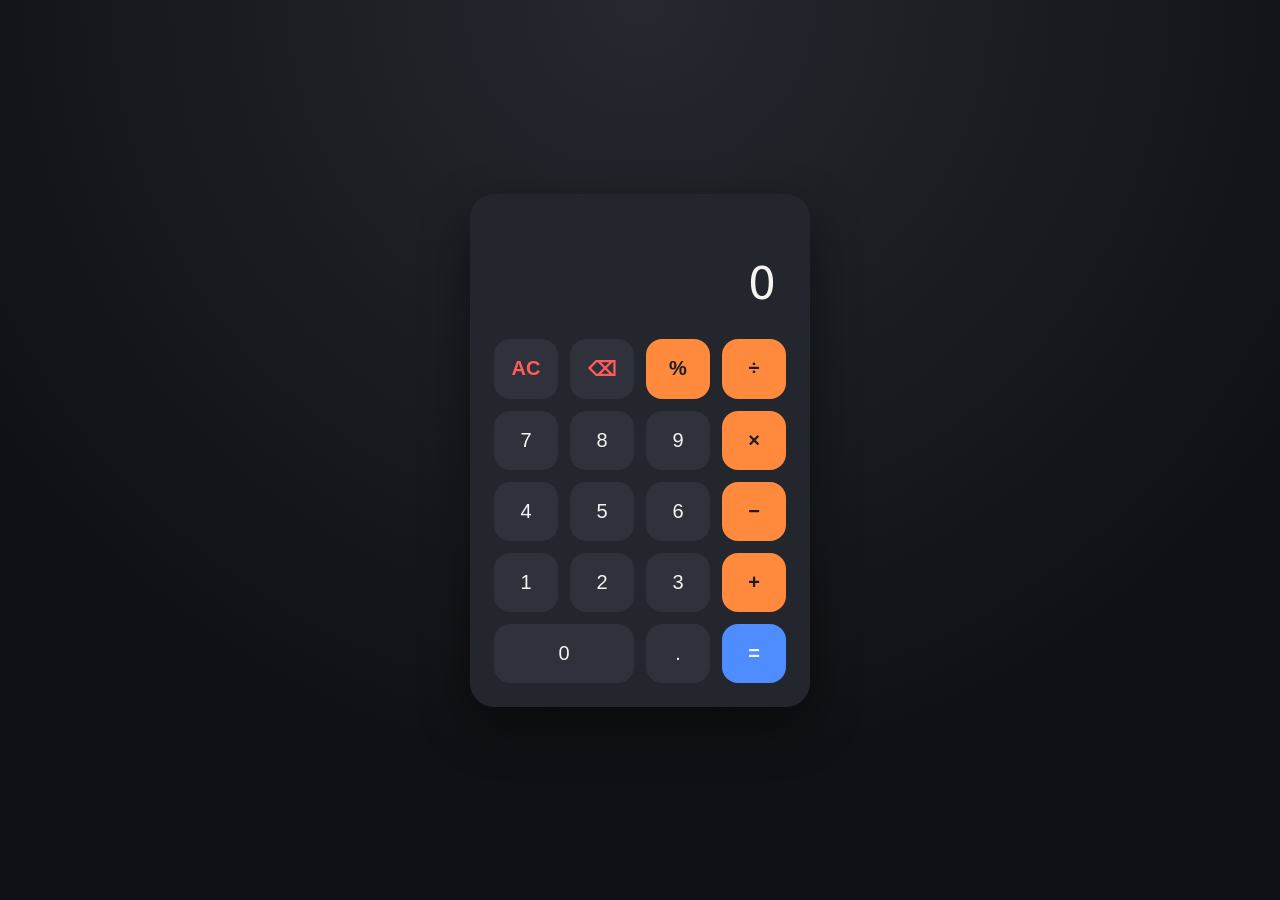
==== src/index.html @ 31cec686 "first commit" ====
<!DOCTYPE html>
<html lang="en">
<head>
<meta charset="UTF-8">
<meta name="viewport" content="width=device-width, initial-scale=1.0">
<title>Calculator</title>
<style>
  :root {
    --bg: #1b1c22;
    --panel: #24262e;
    --display-text: #f4f4f2;
    --muted: #8a8d98;
    --key-bg: #2f313b;
    --key-hover: #3a3d49;
    --op-bg: #ff8a3d;
    --op-hover: #ff9c5c;
    --equals-bg: #4f8cff;
    --equals-hover: #6a9dff;
    --danger: #ff5d5d;
  }

  * { box-sizing: border-box; }

  body {
    margin: 0;
    min-height: 100vh;
    display: flex;
    align-items: center;
    justify-content: center;
    background: radial-gradient(circle at top, #26282f, #101116 70%);
    font-family: 'Segoe UI', system-ui, sans-serif;
  }

  .calculator {
    width: 340px;
    background: var(--panel);
    border-radius: 24px;
    padding: 24px;
    box-shadow: 0 20px 50px rgba(0,0,0,0.45);
  }

  .display {
    background: transparent;
    text-align: right;
    padding: 20px 10px 10px;
    margin-bottom: 20px;
    min-height: 90px;
    display: flex;
    flex-direction: column;
    justify-content: flex-end;
  }

  .display .history {
    color: var(--muted);
    font-size: 16px;
    min-height: 20px;
    word-wrap: break-word;
  }

  .display .current {
    color: var(--display-text);
    font-size: 44px;
    font-weight: 500;
    word-wrap: break-word;
    overflow-wrap: anywhere;
  }

  .keys {
    display: grid;
    grid-template-columns: repeat(4, 1fr);
    gap: 12px;
  }

  button {
    border: none;
    border-radius: 16px;
    padding: 18px 0;
    font-size: 20px;
    font-weight: 500;
    color: var(--display-text);
    background: var(--key-bg);
    cursor: pointer;
    transition: background 0.15s ease, transform 0.05s ease;
  }

  button:hover { background: var(--key-hover); }
  button:active { transform: scale(0.95); }

  .btn-op {
    background: var(--op-bg);
    color: #1b1c22;
    font-weight: 600;
  }
  .btn-op:hover { background: var(--op-hover); }

  .btn-equals {
    background: var(--equals-bg);
    font-weight: 600;
  }
  .btn-equals:hover { background: var(--equals-hover); }

  .btn-clear, .btn-back {
    color: var(--danger);
    font-weight: 600;
  }

  .span-two { grid-column: span 2; }
</style>
</head>
<body>

<div class="calculator">
  <div class="display">
    <div class="history" id="history"></div>
    <div class="current" id="current">0</div>
  </div>

  <div class="keys">
    <button class="btn-clear" data-action="clear">AC</button>
    <button class="btn-back" data-action="back">⌫</button>
    <button class="btn-op" data-action="percent">%</button>
    <button class="btn-op" data-op="/">÷</button>

    <button data-num="7">7</button>
    <button data-num="8">8</button>
    <button data-num="9">9</button>
    <button class="btn-op" data-op="*">×</button>

    <button data-num="4">4</button>
    <button data-num="5">5</button>
    <button data-num="6">6</button>
    <button class="btn-op" data-op="-">−</button>

    <button data-num="1">1</button>
    <button data-num="2">2</button>
    <button data-num="3">3</button>
    <button class="btn-op" data-op="+">+</button>

    <button class="span-two" data-num="0">0</button>
    <button data-num=".">.</button>
    <button class="btn-equals" data-action="equals">=</button>
  </div>
</div>

<script>
  const currentEl = document.getElementById('current');
  const historyEl = document.getElementById('history');

  let current = '0';
  let previous = null;
  let operator = null;
  let justEvaluated = false;

  function updateDisplay() {
    currentEl.textContent = current;
    historyEl.textContent = previous !== null && operator
      ? `${previous} ${operatorSymbol(operator)}`
      : '';
  }

  function operatorSymbol(op) {
    return { '+': '+', '-': '−', '*': '×', '/': '÷' }[op] || '';
  }

  function inputNumber(num) {
    if (justEvaluated) {
      current = num === '.' ? '0.' : num;
      justEvaluated = false;
      updateDisplay();
      return;
    }
    if (num === '.' && current.includes('.')) return;
    if (current === '0' && num !== '.') {
      current = num;
    } else {
      current += num;
    }
    updateDisplay();
  }

  function chooseOperator(op) {
    if (operator !== null && !justEvaluated) {
      evaluate();
    }
    previous = current;
    operator = op;
    justEvaluated = false;
    current = '0';
    updateDisplay();
  }

  function evaluate() {
    if (operator === null || previous === null) return;
    const a = parseFloat(previous);
    const b = parseFloat(current);
    let result;
    switch (operator) {
      case '+': result = a + b; break;
      case '-': result = a - b; break;
      case '*': result = a * b; break;
      case '/': result = b === 0 ? 'Error' : a / b; break;
    }
    current = (typeof result === 'number') ? trimNumber(result) : result;
    previous = null;
    operator = null;
    justEvaluated = true;
    updateDisplay();
  }

  function trimNumber(num) {
    return parseFloat(num.toFixed(10)).toString();
  }

  function clearAll() {
    current = '0';
    previous = null;
    operator = null;
    justEvaluated = false;
    updateDisplay();
  }

  function backspace() {
    if (justEvaluated) return;
    current = current.length > 1 ? current.slice(0, -1) : '0';
    updateDisplay();
  }

  function percent() {
    current = trimNumber(parseFloat(current) / 100);
    updateDisplay();
  }

  document.querySelectorAll('button').forEach(btn => {
    btn.addEventListener('click', () => {
      if (btn.dataset.num !== undefined) inputNumber(btn.dataset.num);
      else if (btn.dataset.op !== undefined) chooseOperator(btn.dataset.op);
      else if (btn.dataset.action === 'clear') clearAll();
      else if (btn.dataset.action === 'back') backspace();
      else if (btn.dataset.action === 'percent') percent();
      else if (btn.dataset.action === 'equals') evaluate();
    });
  });

  document.addEventListener('keydown', (e) => {
    if (e.key >= '0' && e.key <= '9') inputNumber(e.key);
    else if (e.key === '.') inputNumber('.');
    else if (['+','-','*','/'].includes(e.key)) chooseOperator(e.key);
    else if (e.key === 'Enter' || e.key === '=') evaluate();
    else if (e.key === 'Backspace') backspace();
    else if (e.key === 'Escape') clearAll();
  });

  updateDisplay();
</script>

</body>
</html>
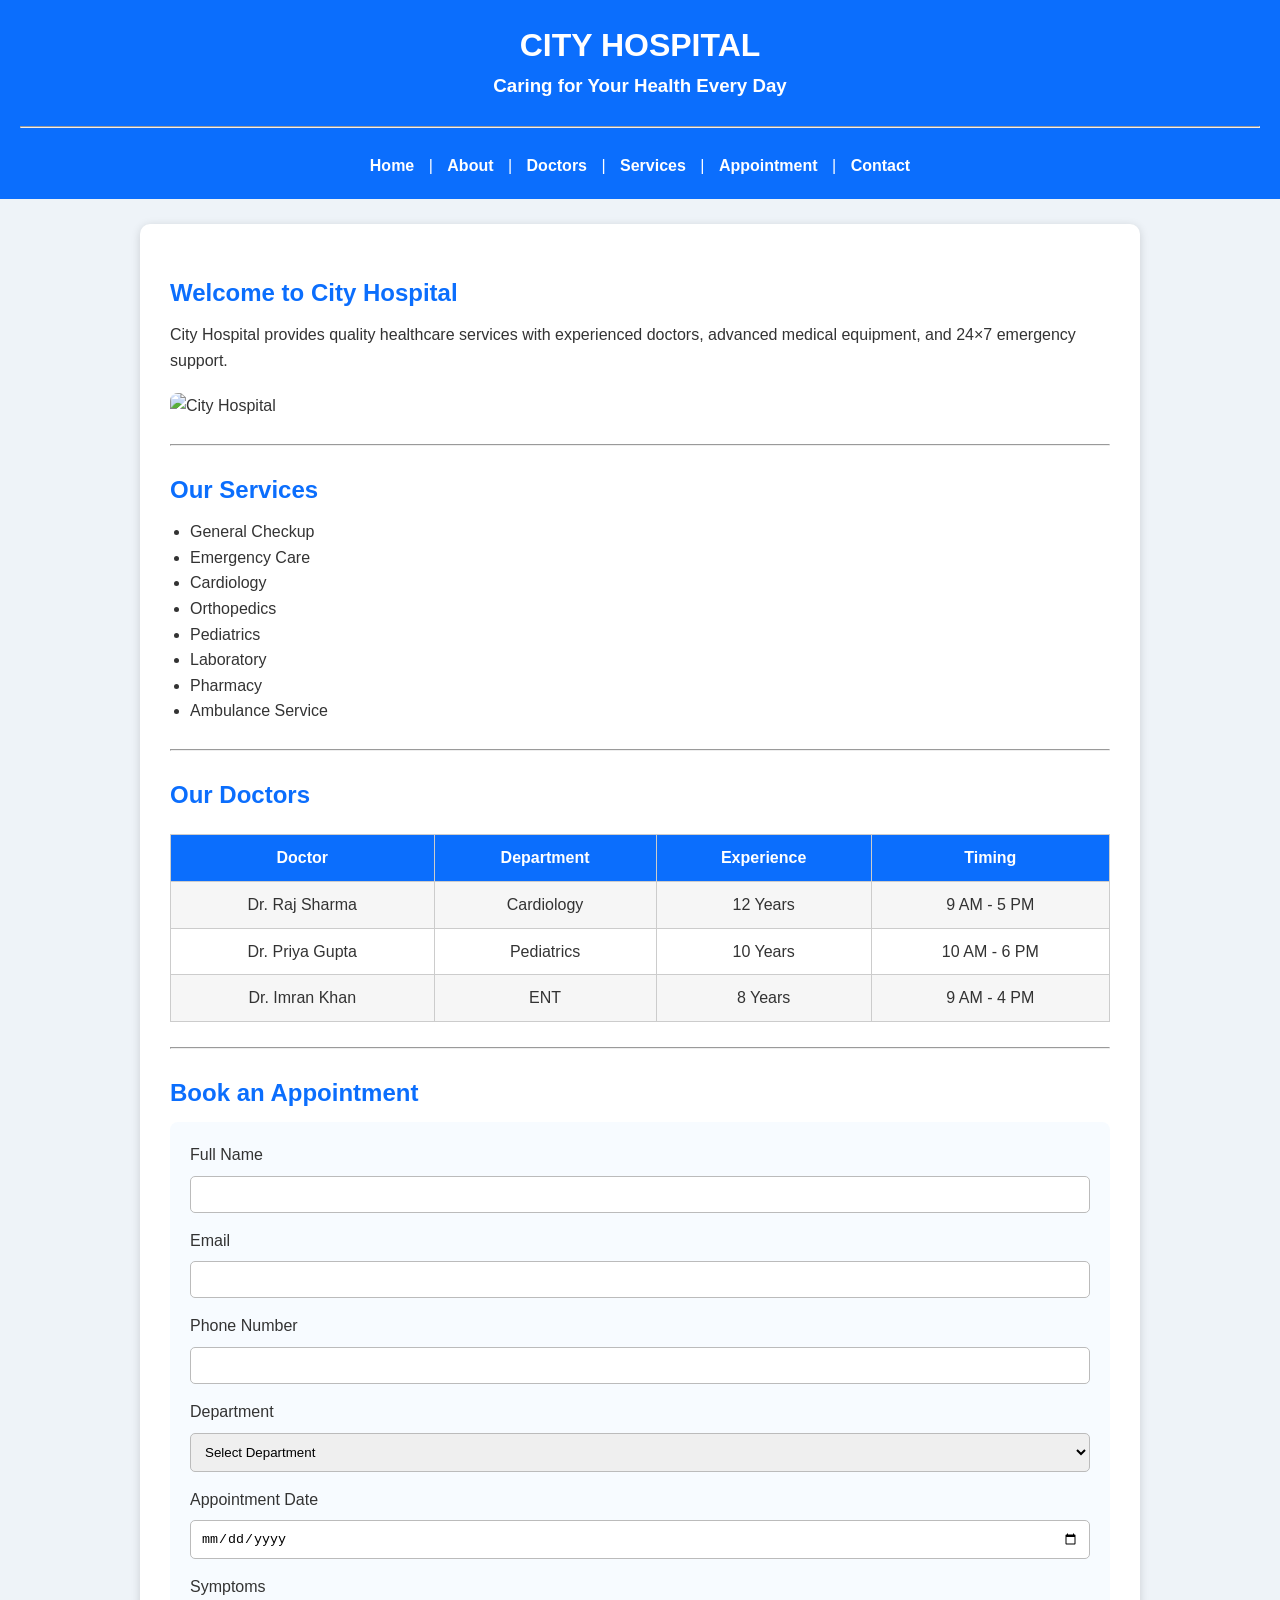
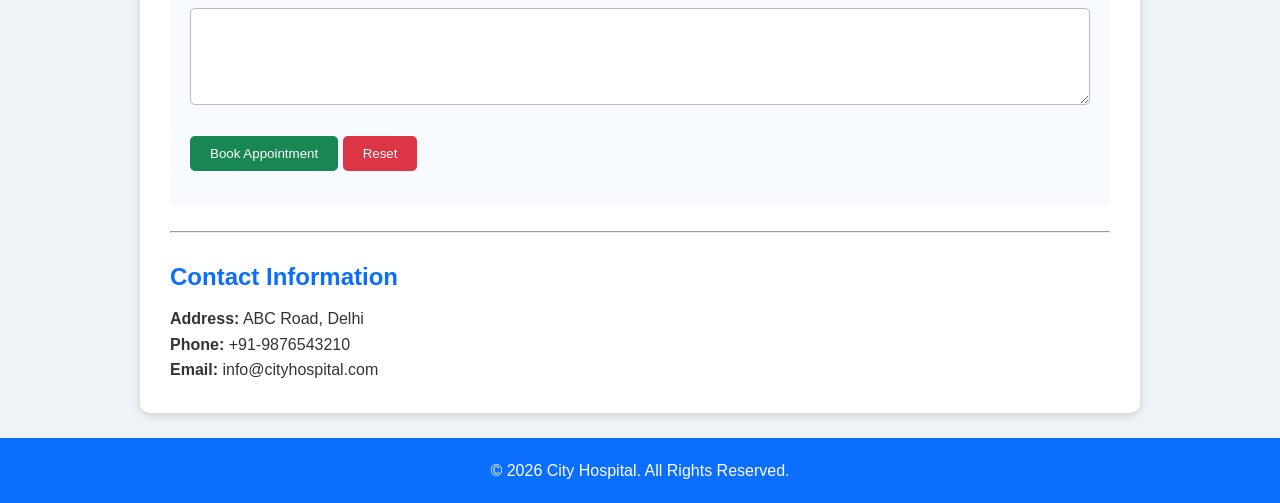
==== commit 278c791b: "Create the recipe UI using Html and Css" ====
--- a/src/index.html
+++ b/src/index.html
@@ -2,256 +2,77 @@
 <html lang="en">
 <head>
 <meta charset="UTF-8">
-<meta name="viewport" content="width=device-width, initial-scale=1.0">
-<title>Calculator</title>
+<meta name="viewport" content="width=device-width,initial-scale=1">
+<title>City Hospital</title>
 <style>
-  :root {
-    --bg: #1b1c22;
-    --panel: #24262e;
-    --display-text: #f4f4f2;
-    --muted: #8a8d98;
-    --key-bg: #2f313b;
-    --key-hover: #3a3d49;
-    --op-bg: #ff8a3d;
-    --op-hover: #ff9c5c;
-    --equals-bg: #4f8cff;
-    --equals-hover: #6a9dff;
-    --danger: #ff5d5d;
-  }
-
-  * { box-sizing: border-box; }
-
-  body {
-    margin: 0;
-    min-height: 100vh;
-    display: flex;
-    align-items: center;
-    justify-content: center;
-    background: radial-gradient(circle at top, #26282f, #101116 70%);
-    font-family: 'Segoe UI', system-ui, sans-serif;
-  }
-
-  .calculator {
-    width: 340px;
-    background: var(--panel);
-    border-radius: 24px;
-    padding: 24px;
-    box-shadow: 0 20px 50px rgba(0,0,0,0.45);
-  }
-
-  .display {
-    background: transparent;
-    text-align: right;
-    padding: 20px 10px 10px;
-    margin-bottom: 20px;
-    min-height: 90px;
-    display: flex;
-    flex-direction: column;
-    justify-content: flex-end;
-  }
-
-  .display .history {
-    color: var(--muted);
-    font-size: 16px;
-    min-height: 20px;
-    word-wrap: break-word;
-  }
-
-  .display .current {
-    color: var(--display-text);
-    font-size: 44px;
-    font-weight: 500;
-    word-wrap: break-word;
-    overflow-wrap: anywhere;
-  }
-
-  .keys {
-    display: grid;
-    grid-template-columns: repeat(4, 1fr);
-    gap: 12px;
-  }
-
-  button {
-    border: none;
-    border-radius: 16px;
-    padding: 18px 0;
-    font-size: 20px;
-    font-weight: 500;
-    color: var(--display-text);
-    background: var(--key-bg);
-    cursor: pointer;
-    transition: background 0.15s ease, transform 0.05s ease;
-  }
-
-  button:hover { background: var(--key-hover); }
-  button:active { transform: scale(0.95); }
-
-  .btn-op {
-    background: var(--op-bg);
-    color: #1b1c22;
-    font-weight: 600;
-  }
-  .btn-op:hover { background: var(--op-hover); }
-
-  .btn-equals {
-    background: var(--equals-bg);
-    font-weight: 600;
-  }
-  .btn-equals:hover { background: var(--equals-hover); }
-
-  .btn-clear, .btn-back {
-    color: var(--danger);
-    font-weight: 600;
-  }
-
-  .span-two { grid-column: span 2; }
+*{margin:0;padding:0;box-sizing:border-box}
+body{font-family:Arial,sans-serif;background:#eef3f8;color:#333;line-height:1.6}
+header,footer{background:#0b6efd;color:#fff;padding:20px;text-align:center}
+nav{margin-top:10px}
+nav a{color:#fff;text-decoration:none;margin:0 10px;font-weight:bold}
+nav a:hover{color:#ffd54f}
+main{max-width:1000px;margin:25px auto;background:#fff;padding:30px;border-radius:10px;box-shadow:0 2px 10px rgba(0,0,0,.15)}
+h2{color:#0b6efd;margin:20px 0 10px}
+img{display:block;max-width:100%;margin:20px auto;border-radius:8px}
+ul{margin-left:20px}
+table{width:100%;border-collapse:collapse;margin:20px 0}
+th,td{border:1px solid #ccc;padding:10px;text-align:center}
+th{background:#0b6efd;color:#fff}
+tr:nth-child(even){background:#f6f6f6}
+form{background:#f7fbff;padding:20px;border-radius:8px}
+input,select,textarea{width:100%;padding:10px;margin:8px 0 15px;border:1px solid #bbb;border-radius:5px}
+input[type=submit],input[type=reset]{width:auto;padding:10px 20px;color:#fff;border:none;cursor:pointer}
+input[type=submit]{background:#198754}
+input[type=reset]{background:#dc3545}
+hr{margin:25px 0}
 </style>
 </head>
 <body>
-
-<div class="calculator">
-  <div class="display">
-    <div class="history" id="history"></div>
-    <div class="current" id="current">0</div>
-  </div>
-
-  <div class="keys">
-    <button class="btn-clear" data-action="clear">AC</button>
-    <button class="btn-back" data-action="back">⌫</button>
-    <button class="btn-op" data-action="percent">%</button>
-    <button class="btn-op" data-op="/">÷</button>
-
-    <button data-num="7">7</button>
-    <button data-num="8">8</button>
-    <button data-num="9">9</button>
-    <button class="btn-op" data-op="*">×</button>
-
-    <button data-num="4">4</button>
-    <button data-num="5">5</button>
-    <button data-num="6">6</button>
-    <button class="btn-op" data-op="-">−</button>
-
-    <button data-num="1">1</button>
-    <button data-num="2">2</button>
-    <button data-num="3">3</button>
-    <button class="btn-op" data-op="+">+</button>
-
-    <button class="span-two" data-num="0">0</button>
-    <button data-num=".">.</button>
-    <button class="btn-equals" data-action="equals">=</button>
-  </div>
-</div>
-
-<script>
-  const currentEl = document.getElementById('current');
-  const historyEl = document.getElementById('history');
-
-  let current = '0';
-  let previous = null;
-  let operator = null;
-  let justEvaluated = false;
-
-  function updateDisplay() {
-    currentEl.textContent = current;
-    historyEl.textContent = previous !== null && operator
-      ? `${previous} ${operatorSymbol(operator)}`
-      : '';
-  }
-
-  function operatorSymbol(op) {
-    return { '+': '+', '-': '−', '*': '×', '/': '÷' }[op] || '';
-  }
-
-  function inputNumber(num) {
-    if (justEvaluated) {
-      current = num === '.' ? '0.' : num;
-      justEvaluated = false;
-      updateDisplay();
-      return;
-    }
-    if (num === '.' && current.includes('.')) return;
-    if (current === '0' && num !== '.') {
-      current = num;
-    } else {
-      current += num;
-    }
-    updateDisplay();
-  }
-
-  function chooseOperator(op) {
-    if (operator !== null && !justEvaluated) {
-      evaluate();
-    }
-    previous = current;
-    operator = op;
-    justEvaluated = false;
-    current = '0';
-    updateDisplay();
-  }
-
-  function evaluate() {
-    if (operator === null || previous === null) return;
-    const a = parseFloat(previous);
-    const b = parseFloat(current);
-    let result;
-    switch (operator) {
-      case '+': result = a + b; break;
-      case '-': result = a - b; break;
-      case '*': result = a * b; break;
-      case '/': result = b === 0 ? 'Error' : a / b; break;
-    }
-    current = (typeof result === 'number') ? trimNumber(result) : result;
-    previous = null;
-    operator = null;
-    justEvaluated = true;
-    updateDisplay();
-  }
-
-  function trimNumber(num) {
-    return parseFloat(num.toFixed(10)).toString();
-  }
-
-  function clearAll() {
-    current = '0';
-    previous = null;
-    operator = null;
-    justEvaluated = false;
-    updateDisplay();
-  }
-
-  function backspace() {
-    if (justEvaluated) return;
-    current = current.length > 1 ? current.slice(0, -1) : '0';
-    updateDisplay();
-  }
-
-  function percent() {
-    current = trimNumber(parseFloat(current) / 100);
-    updateDisplay();
-  }
-
-  document.querySelectorAll('button').forEach(btn => {
-    btn.addEventListener('click', () => {
-      if (btn.dataset.num !== undefined) inputNumber(btn.dataset.num);
-      else if (btn.dataset.op !== undefined) chooseOperator(btn.dataset.op);
-      else if (btn.dataset.action === 'clear') clearAll();
-      else if (btn.dataset.action === 'back') backspace();
-      else if (btn.dataset.action === 'percent') percent();
-      else if (btn.dataset.action === 'equals') evaluate();
-    });
-  });
-
-  document.addEventListener('keydown', (e) => {
-    if (e.key >= '0' && e.key <= '9') inputNumber(e.key);
-    else if (e.key === '.') inputNumber('.');
-    else if (['+','-','*','/'].includes(e.key)) chooseOperator(e.key);
-    else if (e.key === 'Enter' || e.key === '=') evaluate();
-    else if (e.key === 'Backspace') backspace();
-    else if (e.key === 'Escape') clearAll();
-  });
-
-  updateDisplay();
-</script>
-
-</body>
-</html>+<header>
+<h1>CITY HOSPITAL</h1>
+<h3>Caring for Your Health Every Day</h3><hr>
+<nav>
+<a href="#">Home</a> |
+<a href="#">About</a> |
+<a href="#">Doctors</a> |
+<a href="#">Services</a> |
+<a href="#">Appointment</a> |
+<a href="#">Contact</a>
+</nav>
+</header>
+<main>
+<h2>Welcome to City Hospital</h2>
+<p>City Hospital provides quality healthcare services with experienced doctors, advanced medical equipment, and 24×7 emergency support.</p>
+<img src="hospital.jpg" alt="City Hospital">
+<hr>
+<h2>Our Services</h2>
+<ul><li>General Checkup</li><li>Emergency Care</li><li>Cardiology</li><li>Orthopedics</li><li>Pediatrics</li><li>Laboratory</li><li>Pharmacy</li><li>Ambulance Service</li></ul>
+<hr>
+<h2>Our Doctors</h2>
+<table>
+<tr><th>Doctor</th><th>Department</th><th>Experience</th><th>Timing</th></tr>
+<tr><td>Dr. Raj Sharma</td><td>Cardiology</td><td>12 Years</td><td>9 AM - 5 PM</td></tr>
+<tr><td>Dr. Priya Gupta</td><td>Pediatrics</td><td>10 Years</td><td>10 AM - 6 PM</td></tr>
+<tr><td>Dr. Imran Khan</td><td>ENT</td><td>8 Years</td><td>9 AM - 4 PM</td></tr>
+</table>
+<hr>
+<h2>Book an Appointment</h2>
+<form action="#" method="post">
+<label>Full Name</label><input type="text" required>
+<label>Email</label><input type="email" required>
+<label>Phone Number</label><input type="tel" required>
+<label>Department</label>
+<select><option>Select Department</option><option>Cardiology</option><option>Orthopedics</option><option>Pediatrics</option><option>ENT</option></select>
+<label>Appointment Date</label><input type="date" required>
+<label>Symptoms</label><textarea rows="5"></textarea>
+<input type="submit" value="Book Appointment">
+<input type="reset" value="Reset">
+</form>
+<hr>
+<h2>Contact Information</h2>
+<p><strong>Address:</strong> ABC Road, Delhi</p>
+<p><strong>Phone:</strong> +91-9876543210</p>
+<p><strong>Email:</strong> info@cityhospital.com</p>
+</main>
+<footer><p>&copy; 2026 City Hospital. All Rights Reserved.</p></footer>
+</body></html>
